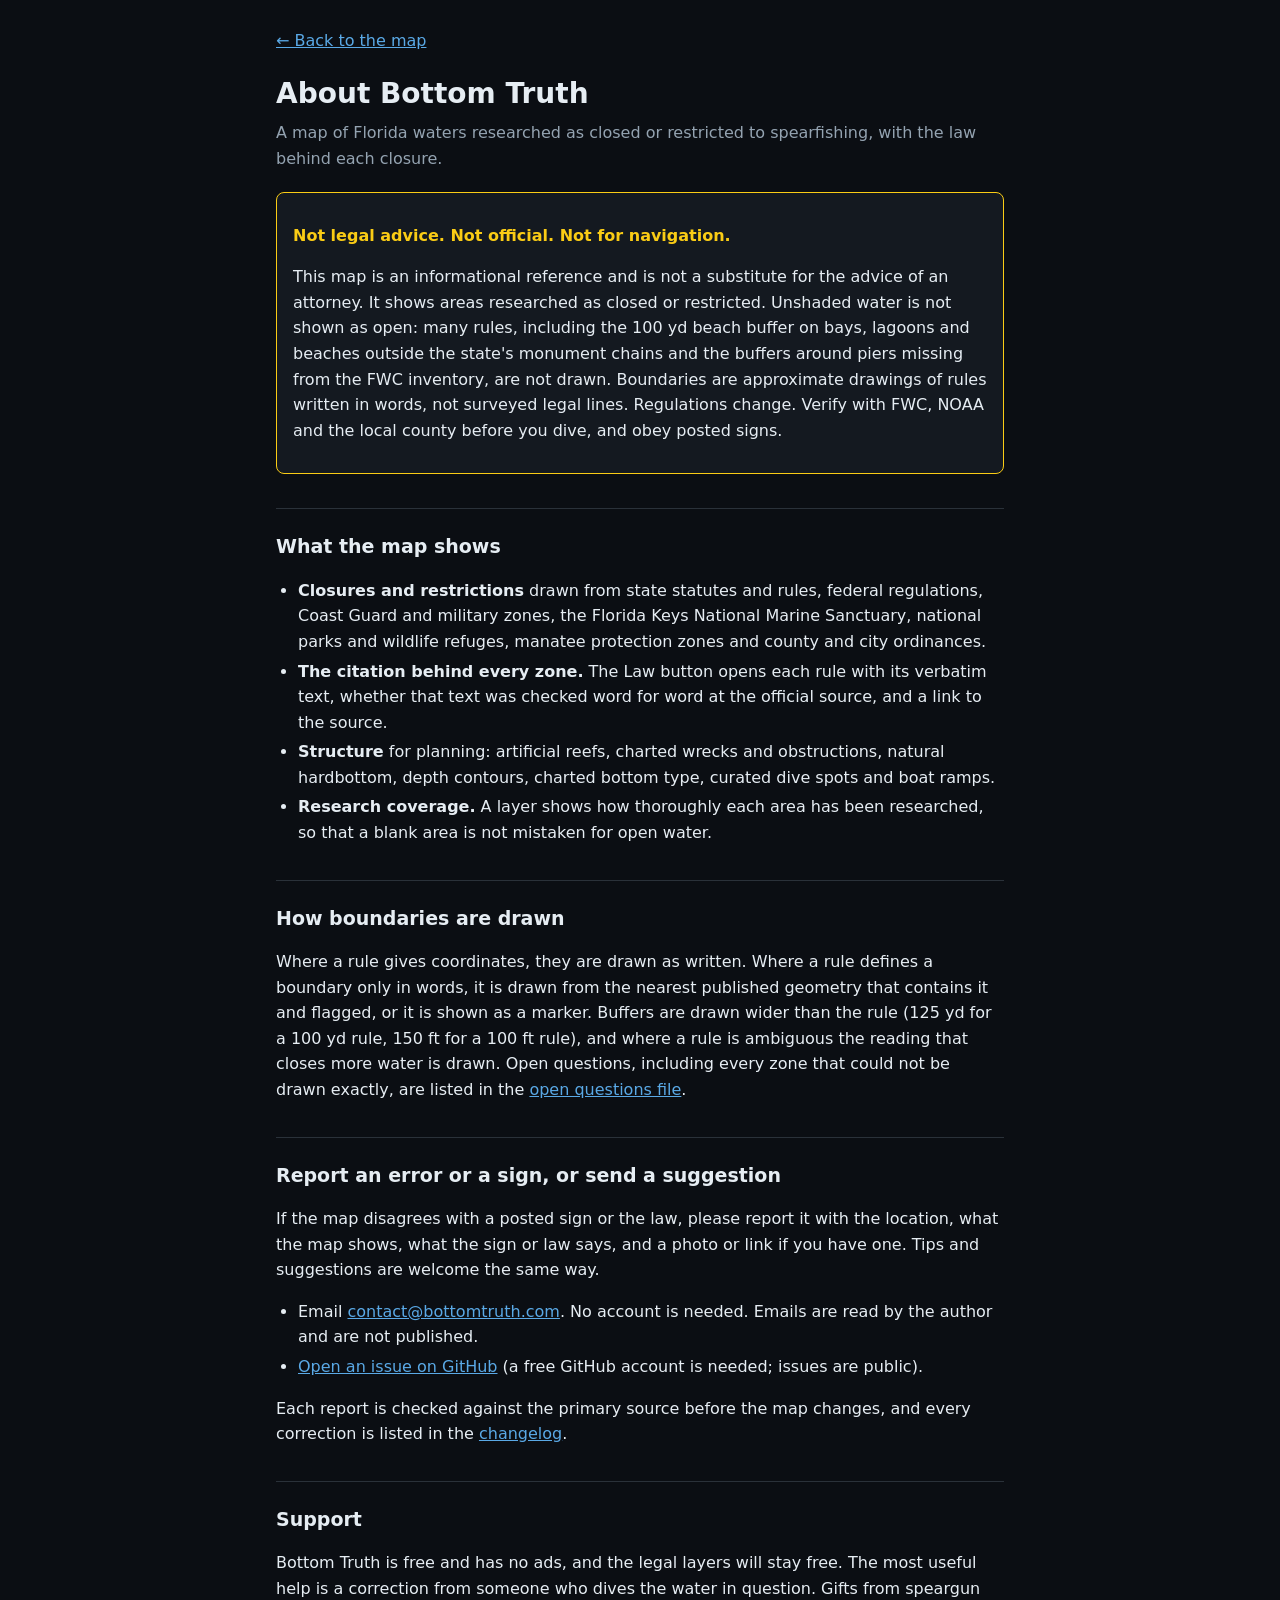
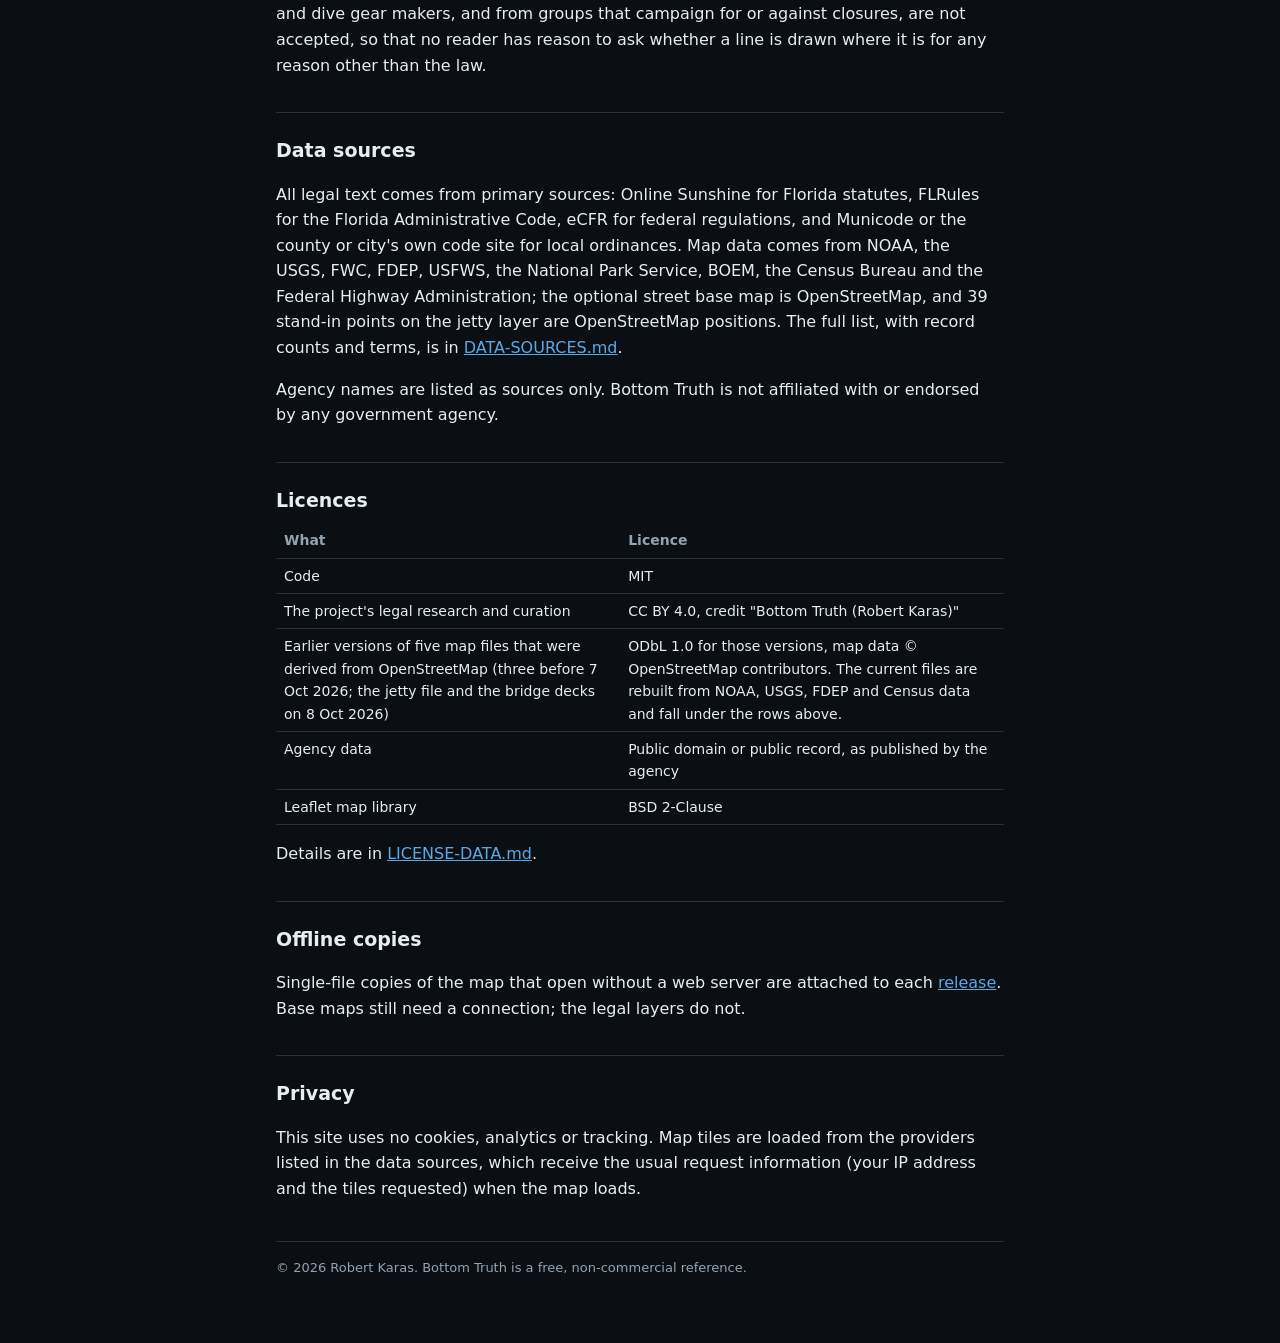
==== about.html @ cde60a56 "Add a contact address and a contact dialog with tips switched off Corrections, posted signs, tips an" ====
<!DOCTYPE html>
<html lang="en"><head><meta charset="utf-8">
<meta name="viewport" content="width=device-width,initial-scale=1">
<title>About Bottom Truth</title>
<meta name="description" content="What Bottom Truth is, what it is not, where its data comes from, its licences, and how to report an error.">
<link rel="icon" href="favicon.svg" type="image/svg+xml">
<style>
:root{--bg:#0b0e13;--panel:#141920;--line:#2a3139;--txt:#e6edf3;--dim:#94a3b1;--acc:#5aa9e6;--warn:#facc15}
*{box-sizing:border-box}
body{margin:0;background:var(--bg);color:var(--txt);font:16px/1.6 system-ui,-apple-system,"Segoe UI",Roboto,sans-serif}
main{max-width:760px;margin:0 auto;padding:28px 16px 64px}
a{color:var(--acc)}
h1{font-size:28px;margin:0 0 4px}
h1+p{color:var(--dim);margin-top:0}
h2{font-size:19px;margin:34px 0 8px;border-top:1px solid var(--line);padding-top:22px}
.notice{background:var(--panel);border:1px solid var(--warn);border-radius:8px;padding:14px 16px;margin:20px 0}
.notice b{color:var(--warn)}
ul{padding-left:22px}
li{margin:4px 0}
table{border-collapse:collapse;width:100%;font-size:14px}
th,td{border-bottom:1px solid var(--line);text-align:left;padding:6px 8px;vertical-align:top}
th{color:var(--dim);font-weight:600}
.back{display:inline-block;margin-bottom:18px}
footer{color:var(--dim);font-size:13px;margin-top:40px;border-top:1px solid var(--line);padding-top:16px}
</style>
</head><body><main>
<a class="back" href="./">&larr; Back to the map</a>
<h1>About Bottom Truth</h1>
<p>A map of Florida waters researched as closed or restricted to spearfishing, with the law behind each closure.</p>

<div class="notice" role="note">
<p><b>Not legal advice. Not official. Not for navigation.</b></p>
<p>This map is an informational reference and is not a substitute for the advice of an attorney. It
shows areas researched as closed or restricted. Unshaded water is not shown as open: many rules,
including the 100 yd beach buffer on bays, lagoons and beaches outside the state's monument chains
and the buffers around piers missing from the FWC inventory, are not drawn. Boundaries are approximate drawings of rules written in words, not
surveyed legal lines. Regulations change. Verify with FWC, NOAA and the local county before you dive,
and obey posted signs.</p>
</div>

<h2>What the map shows</h2>
<ul>
<li><b>Closures and restrictions</b> drawn from state statutes and rules, federal regulations, Coast
Guard and military zones, the Florida Keys National Marine Sanctuary, national parks and wildlife
refuges, manatee protection zones and county and city ordinances.</li>
<li><b>The citation behind every zone.</b> The Law button opens each rule with its verbatim text,
whether that text was checked word for word at the official source, and a link to the source.</li>
<li><b>Structure</b> for planning: artificial reefs, charted wrecks and obstructions, natural
hardbottom, depth contours, charted bottom type, curated dive spots and boat ramps.</li>
<li><b>Research coverage.</b> A layer shows how thoroughly each area has been researched, so that a
blank area is not mistaken for open water.</li>
</ul>

<h2>How boundaries are drawn</h2>
<p>Where a rule gives coordinates, they are drawn as written. Where a rule defines a boundary only in
words, it is drawn from the nearest published geometry that contains it and flagged, or it is shown
as a marker. Buffers are drawn wider than the rule (125 yd for a 100 yd rule, 150 ft for a 100 ft
rule), and where a rule is ambiguous the reading that closes more water is drawn. Open questions,
including every zone that could not be drawn exactly, are listed in the
<a href="https://github.com/Rowow1/hardbottom/blob/main/OPEN-QUESTIONS.md">open questions file</a>.</p>

<h2 id="contact">Report an error or a sign, or send a suggestion</h2>
<p>If the map disagrees with a posted sign or the law, please report it with the location, what the
map shows, what the sign or law says, and a photo or link if you have one. Tips and suggestions are
welcome the same way.</p>
<ul>
<li>Email <a href="mailto:contact@bottomtruth.com">contact@bottomtruth.com</a>. No account is needed.
Emails are read by the author and are not published.</li>
<li><a href="https://github.com/Rowow1/hardbottom/issues/new/choose">Open an issue on GitHub</a> (a free
GitHub account is needed; issues are public).</li>
</ul>
<p>Each report is checked against the primary source before the map changes, and every correction is
listed in the <a href="https://github.com/Rowow1/hardbottom/blob/main/CHANGELOG.md">changelog</a>.</p>

<h2 id="support">Support</h2>
<p>Bottom Truth is free and has no ads, and the legal layers will stay free. The most useful help is a
correction from someone who dives the water in question. Gifts from speargun and dive gear makers, and
from groups that campaign for or against closures, are not accepted, so that no reader has reason to
ask whether a line is drawn where it is for any reason other than the law.</p>

<h2>Data sources</h2>
<p>All legal text comes from primary sources: Online Sunshine for Florida statutes, FLRules for the
Florida Administrative Code, eCFR for federal regulations, and Municode or the county or city's own
code site for local ordinances. Map data comes from NOAA, the USGS, FWC, FDEP, USFWS, the National
Park Service, BOEM, the Census Bureau and the Federal Highway Administration; the optional street base
map is OpenStreetMap, and 39 stand-in points on the jetty layer are OpenStreetMap positions. The full list,
with record counts and terms, is in
<a href="https://github.com/Rowow1/hardbottom/blob/main/DATA-SOURCES.md">DATA-SOURCES.md</a>.</p>
<p>Agency names are listed as sources only. Bottom Truth is not affiliated with or endorsed by any
government agency.</p>

<h2>Licences</h2>
<table>
<tr><th>What</th><th>Licence</th></tr>
<tr><td>Code</td><td>MIT</td></tr>
<tr><td>The project's legal research and curation</td><td>CC BY 4.0, credit "Bottom Truth (Robert Karas)"</td></tr>
<tr><td>Earlier versions of five map files that were derived from OpenStreetMap (three before 7 Oct 2026; the jetty file and the bridge decks on 8 Oct 2026)</td><td>ODbL 1.0 for those versions, map data &copy; OpenStreetMap contributors. The current files are rebuilt from NOAA, USGS, FDEP and Census data and fall under the rows above.</td></tr>
<tr><td>Agency data</td><td>Public domain or public record, as published by the agency</td></tr>
<tr><td>Leaflet map library</td><td>BSD 2-Clause</td></tr>
</table>
<p>Details are in <a href="https://github.com/Rowow1/hardbottom/blob/main/LICENSE-DATA.md">LICENSE-DATA.md</a>.</p>

<h2>Offline copies</h2>
<p>Single-file copies of the map that open without a web server are attached to each
<a href="https://github.com/Rowow1/hardbottom/releases">release</a>. Base maps still need a
connection; the legal layers do not.</p>

<h2>Privacy</h2>
<p>This site uses no cookies, analytics or tracking. Map tiles are loaded from the providers listed
in the data sources, which receive the usual request information (your IP address and the tiles
requested) when the map loads.</p>

<footer>&copy; 2026 Robert Karas. Bottom Truth is a free, non-commercial reference.</footer>
</main></body></html>
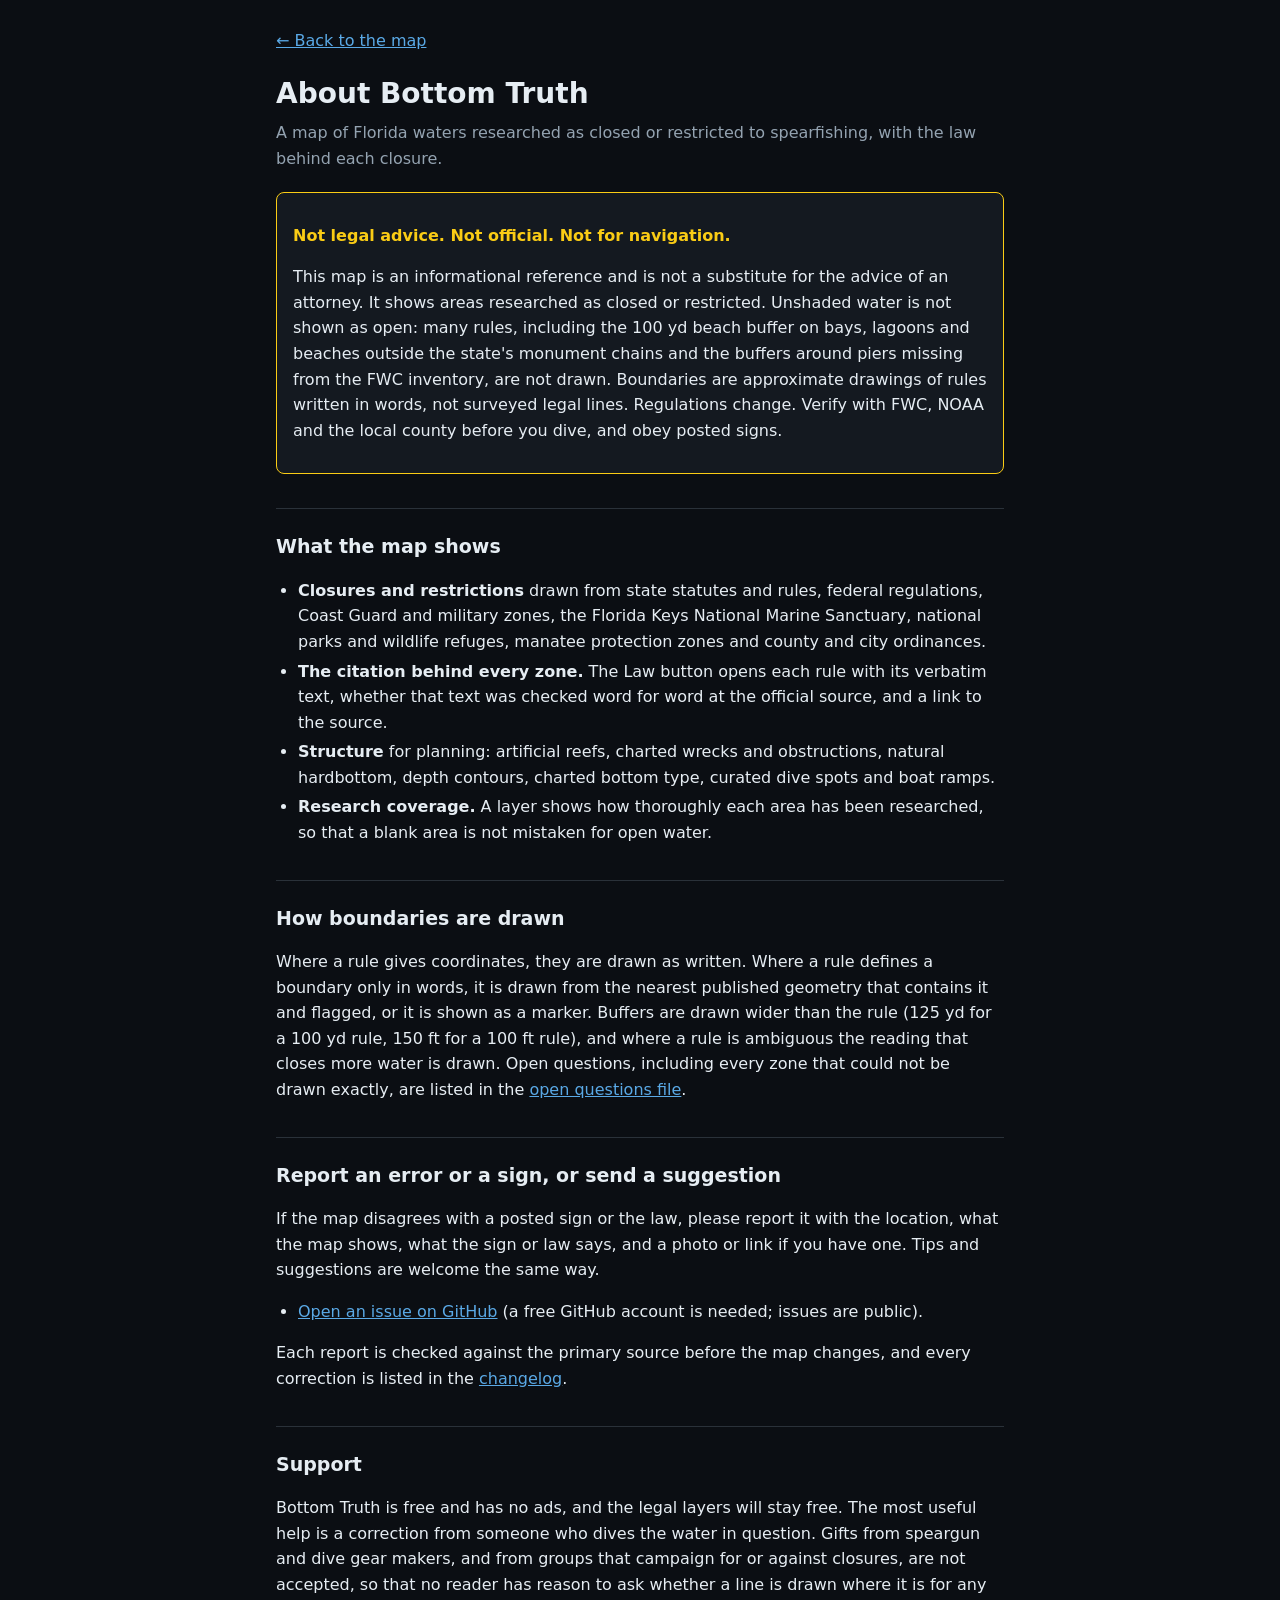
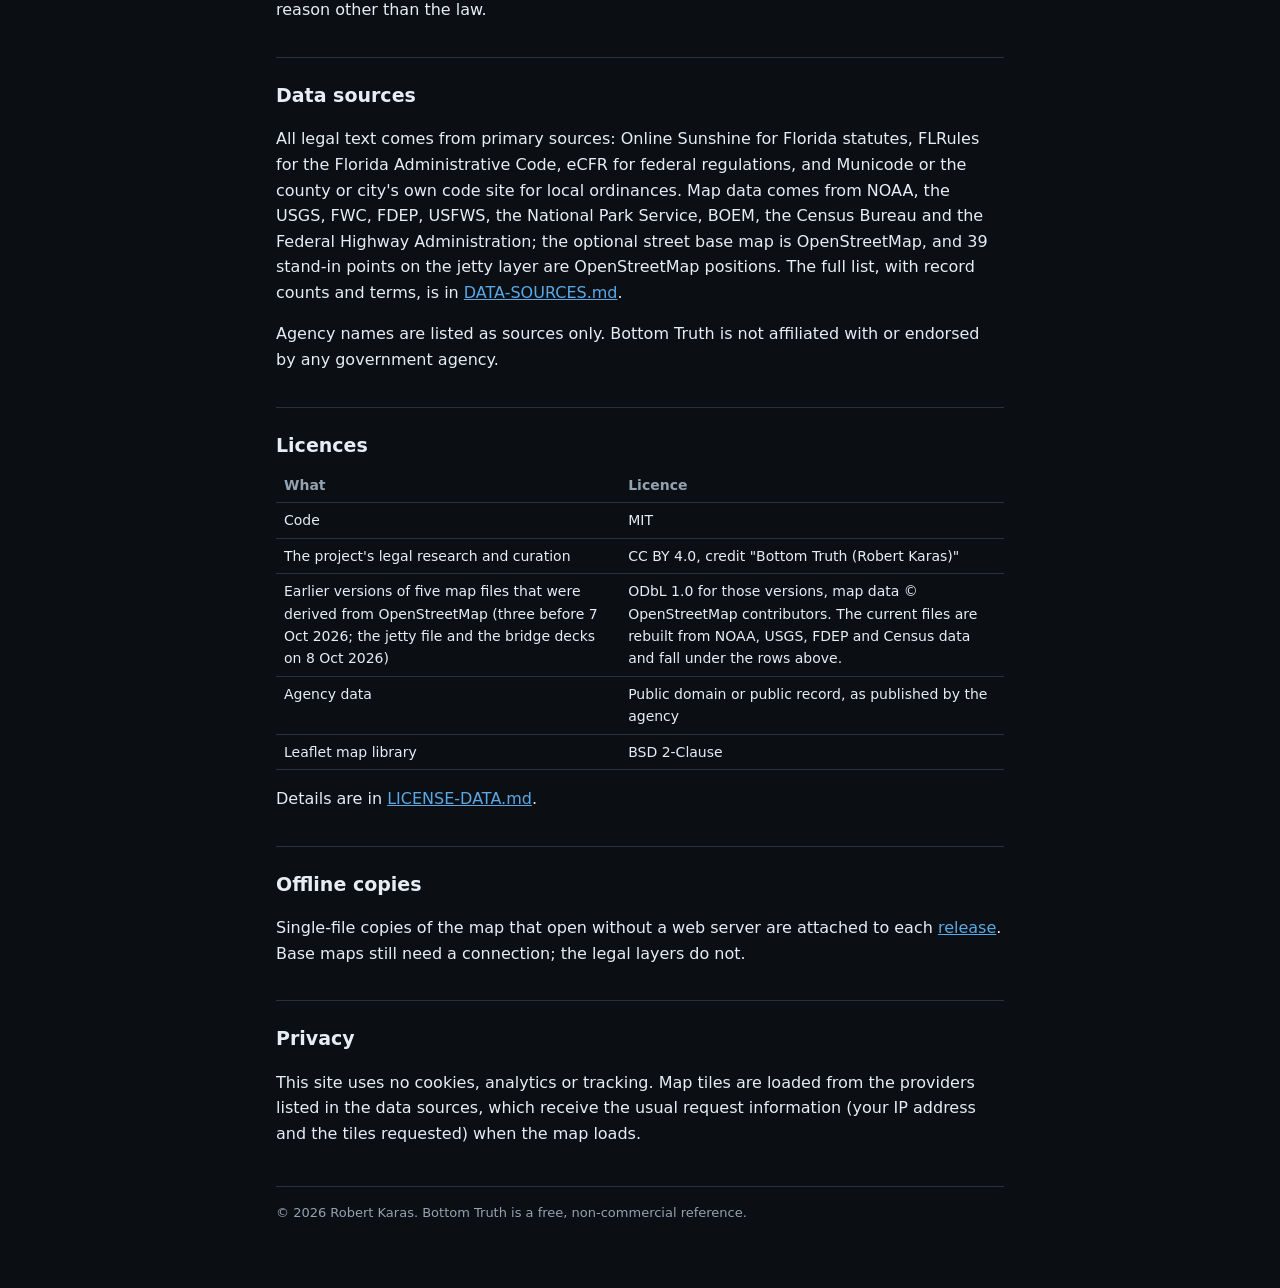
==== commit 89e240ef: "Withdraw the contact address until a mailbox exists contact@bottomtruth.com has no mail service behi" ====
--- a/about.html
+++ b/about.html
@@ -64,8 +64,6 @@
 map shows, what the sign or law says, and a photo or link if you have one. Tips and suggestions are
 welcome the same way.</p>
 <ul>
-<li>Email <a href="mailto:contact@bottomtruth.com">contact@bottomtruth.com</a>. No account is needed.
-Emails are read by the author and are not published.</li>
 <li><a href="https://github.com/Rowow1/hardbottom/issues/new/choose">Open an issue on GitHub</a> (a free
 GitHub account is needed; issues are public).</li>
 </ul>
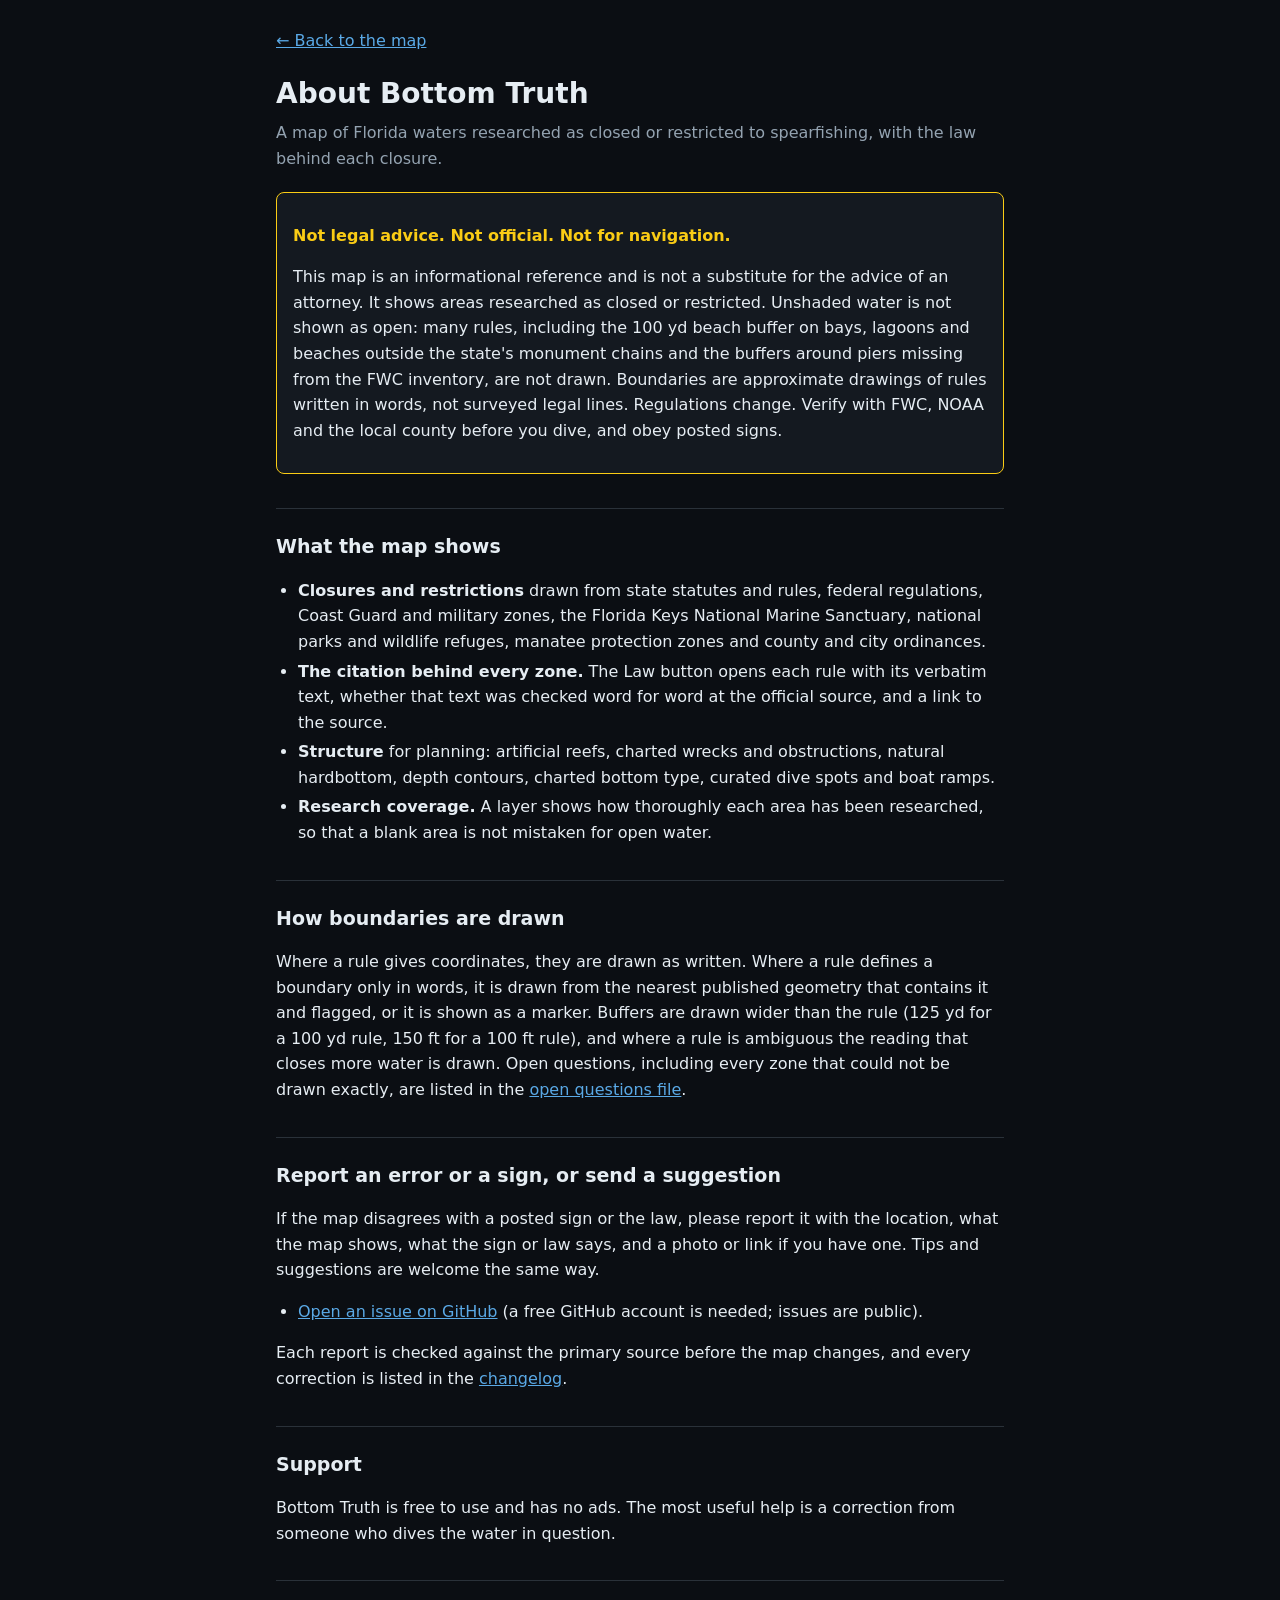
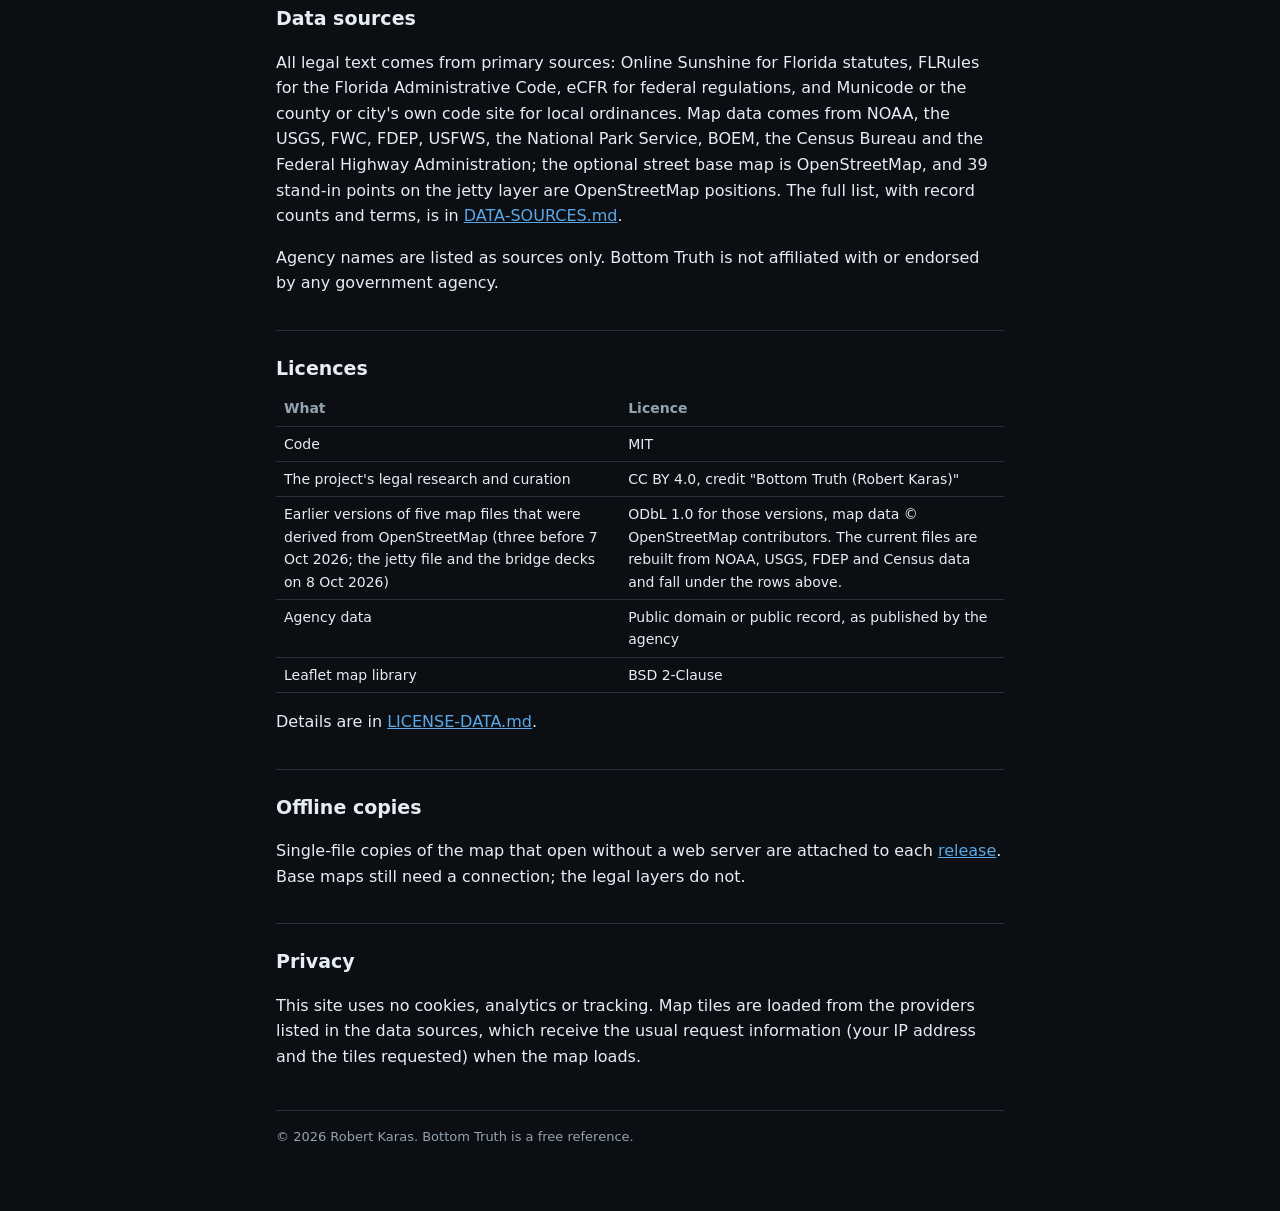
==== commit 37937f74: "About page: neutral support wording and footer Co-Authored-By: Claude Opus 5.5 <noreply@anthropic.co" ====
--- a/about.html
+++ b/about.html
@@ -71,10 +71,8 @@
 listed in the <a href="https://github.com/Rowow1/hardbottom/blob/main/CHANGELOG.md">changelog</a>.</p>
 
 <h2 id="support">Support</h2>
-<p>Bottom Truth is free and has no ads, and the legal layers will stay free. The most useful help is a
-correction from someone who dives the water in question. Gifts from speargun and dive gear makers, and
-from groups that campaign for or against closures, are not accepted, so that no reader has reason to
-ask whether a line is drawn where it is for any reason other than the law.</p>
+<p>Bottom Truth is free to use and has no ads. The most useful help is a correction from someone who
+dives the water in question.</p>
 
 <h2>Data sources</h2>
 <p>All legal text comes from primary sources: Online Sunshine for Florida statutes, FLRules for the
@@ -108,5 +106,5 @@
 in the data sources, which receive the usual request information (your IP address and the tiles
 requested) when the map loads.</p>
 
-<footer>&copy; 2026 Robert Karas. Bottom Truth is a free, non-commercial reference.</footer>
+<footer>&copy; 2026 Robert Karas. Bottom Truth is a free reference.</footer>
 </main></body></html>
